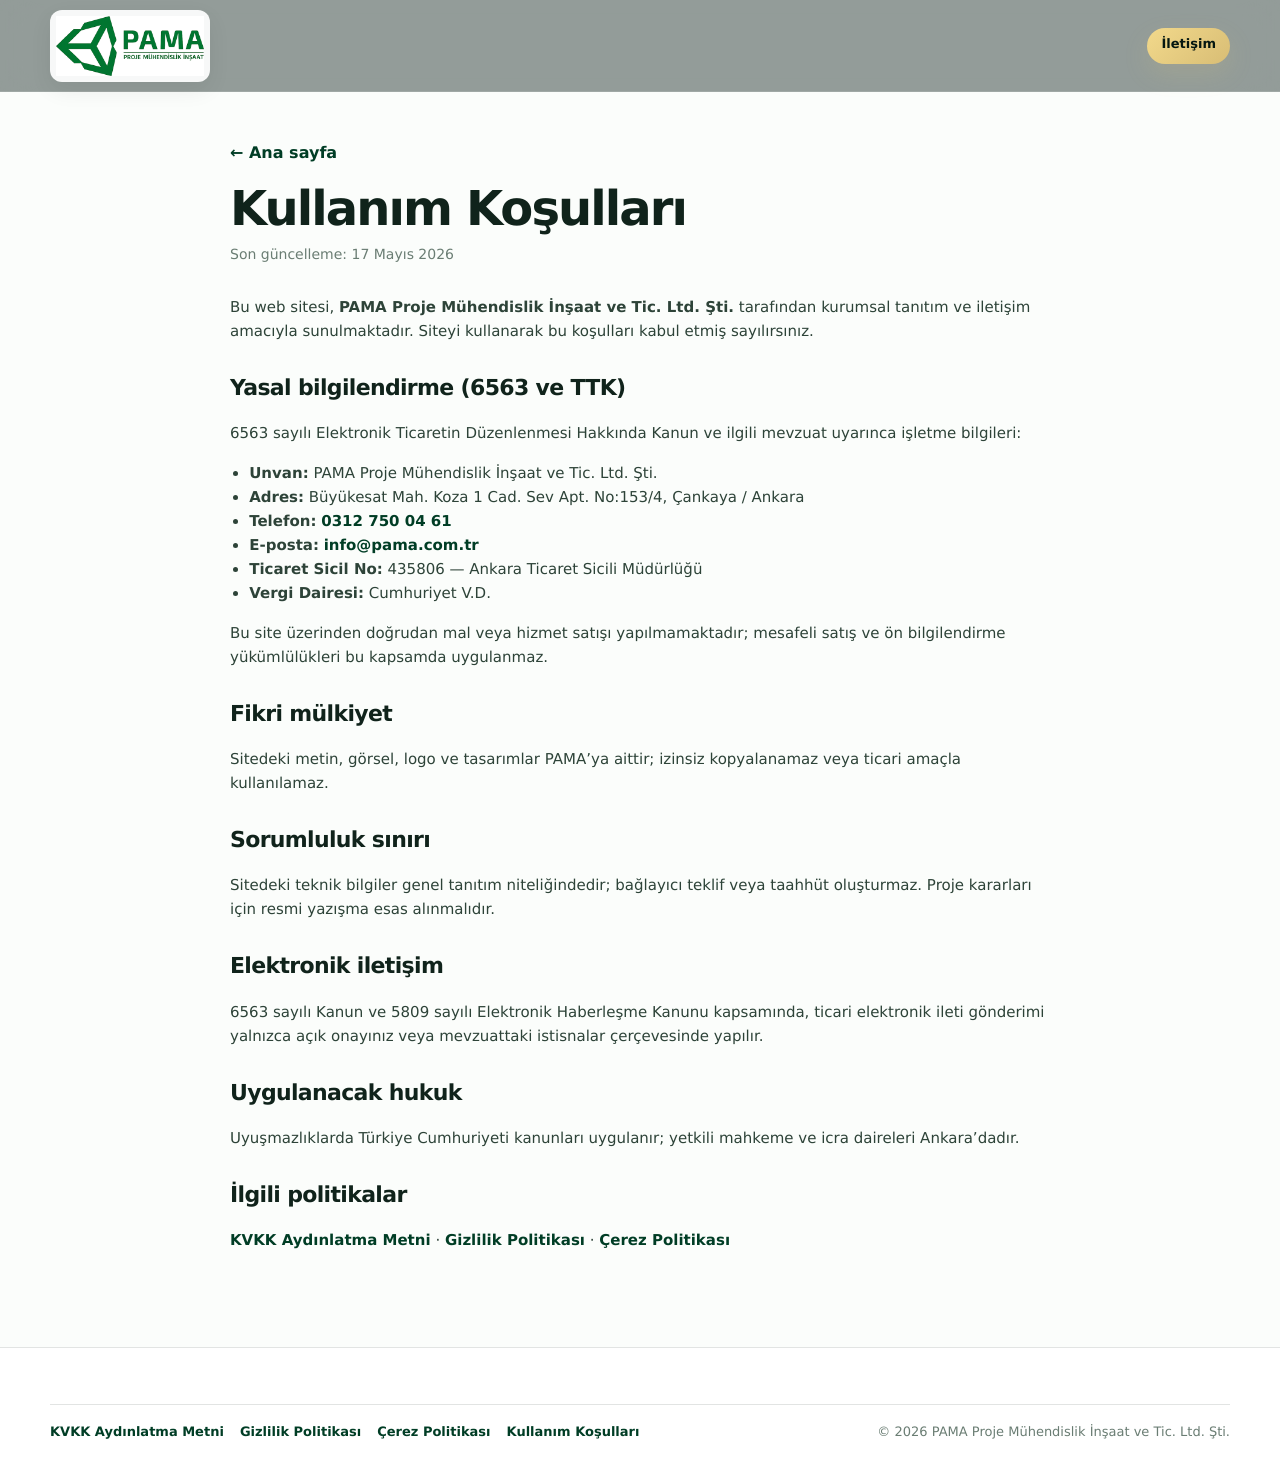
==== kullanim-kosullari.html @ 3613400e "Add files via upload" ====
<!doctype html>
<html lang="tr">
<head>
  <meta charset="utf-8" />
  <meta name="viewport" content="width=device-width, initial-scale=1" />
  <title>Kullanım Koşulları | PAMA Proje Mühendislik İnşaat</title>
  <meta name="description" content="PAMA web sitesi kullanım koşulları ve yasal bilgilendirme." />
  <meta name="robots" content="noindex, follow" />
  <link rel="icon" type="image/png" href="assets/images/favicon.png" />
  <link rel="stylesheet" href="assets/css/styles.css" />
</head>
<body>
  <header class="site-header is-scrolled">
    <div class="container header-inner">
      <a class="brand" href="index.html" aria-label="PAMA ana sayfa">
        <img src="assets/images/pama-logo.png" alt="PAMA Proje Mühendislik İnşaat" />
      </a>
      <a class="header-cta" href="index.html#iletisim">İletişim</a>
    </div>
  </header>

  <main class="legal-page">
    <div class="container">
      <a class="legal-back" href="index.html">← Ana sayfa</a>
      <h1>Kullanım Koşulları</h1>
      <p class="legal-updated">Son güncelleme: 17 Mayıs 2026</p>
      <div class="legal-content">
        <p>
          Bu web sitesi, <strong>PAMA Proje Mühendislik İnşaat ve Tic. Ltd. Şti.</strong> tarafından
          kurumsal tanıtım ve iletişim amacıyla sunulmaktadır. Siteyi kullanarak bu koşulları kabul etmiş sayılırsınız.
        </p>

        <h2>Yasal bilgilendirme (6563 ve TTK)</h2>
        <p>6563 sayılı Elektronik Ticaretin Düzenlenmesi Hakkında Kanun ve ilgili mevzuat uyarınca işletme bilgileri:</p>
        <ul>
          <li><strong>Unvan:</strong> PAMA Proje Mühendislik İnşaat ve Tic. Ltd. Şti.</li>
          <li><strong>Adres:</strong> Büyükesat Mah. Koza 1 Cad. Sev Apt. No:153/4, Çankaya / Ankara</li>
          <li><strong>Telefon:</strong> <a href="tel:+903127500461">0312 750 04 61</a></li>
          <li><strong>E-posta:</strong> <a href="mailto:info@pama.com.tr">info@pama.com.tr</a></li>
          <li><strong>Ticaret Sicil No:</strong> 435806 — Ankara Ticaret Sicili Müdürlüğü</li>
          <li><strong>Vergi Dairesi:</strong> Cumhuriyet V.D.</li>
        </ul>
        <p>Bu site üzerinden doğrudan mal veya hizmet satışı yapılmamaktadır; mesafeli satış ve ön bilgilendirme yükümlülükleri bu kapsamda uygulanmaz.</p>

        <h2>Fikri mülkiyet</h2>
        <p>Sitedeki metin, görsel, logo ve tasarımlar PAMA’ya aittir; izinsiz kopyalanamaz veya ticari amaçla kullanılamaz.</p>

        <h2>Sorumluluk sınırı</h2>
        <p>Sitedeki teknik bilgiler genel tanıtım niteliğindedir; bağlayıcı teklif veya taahhüt oluşturmaz. Proje kararları için resmi yazışma esas alınmalıdır.</p>

        <h2>Elektronik iletişim</h2>
        <p>6563 sayılı Kanun ve 5809 sayılı Elektronik Haberleşme Kanunu kapsamında, ticari elektronik ileti gönderimi yalnızca açık onayınız veya mevzuattaki istisnalar çerçevesinde yapılır.</p>

        <h2>Uygulanacak hukuk</h2>
        <p>Uyuşmazlıklarda Türkiye Cumhuriyeti kanunları uygulanır; yetkili mahkeme ve icra daireleri Ankara’dadır.</p>

        <h2>İlgili politikalar</h2>
        <p>
          <a href="kvkk-aydinlatma.html">KVKK Aydınlatma Metni</a> ·
          <a href="gizlilik-politikasi.html">Gizlilik Politikası</a> ·
          <a href="cerez-politikasi.html">Çerez Politikası</a>
        </p>
      </div>
    </div>
  </main>

  <footer class="site-footer">
    <div class="container footer-bottom">
      <nav class="footer-legal-links" aria-label="Yasal metinler">
        <a href="kvkk-aydinlatma.html">KVKK Aydınlatma Metni</a>
        <a href="gizlilik-politikasi.html">Gizlilik Politikası</a>
        <a href="cerez-politikasi.html">Çerez Politikası</a>
        <a href="kullanim-kosullari.html" aria-current="page">Kullanım Koşulları</a>
      </nav>
      <p class="footer-copy">© <span id="footerYear"></span> PAMA Proje Mühendislik İnşaat ve Tic. Ltd. Şti.</p>
    </div>
  </footer>

  <script src="assets/js/main.js" defer></script>
</body>
</html>
---- assets/css/styles.css ----
:root {
  --green-950: #041711;
  --green-900: #06261a;
  --green-850: #08311f;
  --green-800: #003d25;
  --green-700: #005f37;
  --green-600: #008a4a;
  --green-500: #13a65b;
  --green-300: #69d59b;
  --mint-100: #e8fff2;
  --mint-50: #f4fbf7;
  --gold: #d8bd75;
  --gold-dark: #9c7833;
  --ink: #10231b;
  --muted: #6a7d73;
  --line: rgba(16, 35, 27, .12);
  --white: #ffffff;
  --shadow-soft: 0 24px 80px rgba(1, 29, 17, .12);
  --shadow-dark: 0 28px 90px rgba(0, 0, 0, .28);
  --radius-xl: 34px;
  --radius-lg: 24px;
  --radius-md: 18px;
  --container: min(1180px, calc(100% - 44px));
  --brand-w: 148px;
  --brand-h: calc(var(--brand-w) * 200 / 490);
  --brand-pad: 6px;
  --brand-outer-w: calc(var(--brand-w) + var(--brand-pad) * 2);
  --brand-outer-h: calc(var(--brand-h) + var(--brand-pad) * 2);
  --nav-h: 36px;
  --cta-h: 36px;
  --header-pad-y: 10px;
  --header-h: calc(var(--brand-outer-h) + var(--header-pad-y) * 2);
}

* {
  box-sizing: border-box;
}

html {
  scroll-behavior: smooth;
}

body {
  margin: 0;
  font-family: Inter, ui-sans-serif, system-ui, -apple-system, BlinkMacSystemFont, "Segoe UI", sans-serif;
  color: var(--ink);
  background: #fbfdfb;
  line-height: 1.6;
  overflow-x: hidden;
  text-rendering: geometricPrecision;
}

body.nav-open {
  overflow: hidden;
}

img,
svg,
canvas {
  display: block;
  max-width: 100%;
}

a {
  color: inherit;
  text-decoration: none;
}

button,
input,
textarea,
select {
  font: inherit;
}

::selection {
  background: rgba(19, 166, 91, .22);
}

.container {
  width: var(--container);
  margin-inline: auto;
}

.section {
  position: relative;
  padding: 118px 0;
}

.section-dark {
  color: var(--white);
  background:
    radial-gradient(circle at 12% 8%, rgba(53, 184, 117, .26), transparent 34%),
    radial-gradient(circle at 88% 22%, rgba(216, 189, 117, .16), transparent 32%),
    linear-gradient(135deg, var(--green-950), var(--green-900) 52%, #07110d 100%);
}

.section-soft {
  background:
    linear-gradient(180deg, rgba(232, 255, 242, .72), rgba(255, 255, 255, .96)),
    radial-gradient(circle at 86% 16%, rgba(19, 166, 91, .14), transparent 28%);
}

.skip-link {
  position: fixed;
  left: 16px;
  top: -60px;
  z-index: 2000;
  padding: 12px 16px;
  color: var(--white);
  background: var(--green-700);
  border-radius: 999px;
  transition: top .2s ease;
}

.skip-link:focus {
  top: 16px;
}

.preloader {
  position: fixed;
  inset: 0;
  z-index: 3000;
  display: grid;
  place-items: center;
  gap: 18px;
  color: rgba(255, 255, 255, .74);
  background: var(--green-950);
  transition: opacity .55s ease, visibility .55s ease;
}

.preloader.is-hidden {
  opacity: 0;
  visibility: hidden;
}

.preloader__mark {
  width: 92px;
  aspect-ratio: 1;
  display: grid;
  place-items: center;
  border: 1px solid rgba(255, 255, 255, .15);
  border-radius: 28px;
  background: rgba(255, 255, 255, .04);
  box-shadow: 0 0 80px rgba(19, 166, 91, .35);
  animation: preloaderPulse 1.4s ease-in-out infinite;
}

.preloader__mark img {
  width: 68px;
  filter: drop-shadow(0 0 20px rgba(19, 166, 91, .36));
}

@keyframes preloaderPulse {
  0%, 100% { transform: scale(1); }
  50% { transform: scale(1.035); }
}

.site-header {
  position: fixed;
  inset: 0 0 auto 0;
  z-index: 1000;
  height: var(--header-h);
  display: flex;
  align-items: center;
  border-bottom: 1px solid rgba(255, 255, 255, .12);
  background: rgba(4, 23, 17, .42);
  backdrop-filter: blur(18px);
  transition: background .25s ease, box-shadow .25s ease, height .25s ease;
}

.site-header.is-scrolled {
  height: calc(var(--brand-outer-h) + var(--header-pad-y) * 2 - 4px);
  background: rgba(255, 255, 255, .86);
  border-bottom-color: rgba(0, 61, 37, .1);
  box-shadow: 0 18px 60px rgba(0, 35, 20, .11);
}

.header-inner {
  display: flex;
  align-items: center;
  justify-content: space-between;
  gap: 12px;
  min-height: 0;
}

.brand {
  display: block;
  flex-shrink: 0;
  width: var(--brand-outer-w);
  padding: var(--brand-pad);
  border-radius: 12px;
  line-height: 0;
  background: rgba(255, 255, 255, .92);
  box-shadow: 0 8px 22px rgba(0, 0, 0, .07);
}

.brand img {
  width: var(--brand-w);
  height: auto;
}

.site-header.is-scrolled .brand {
  background: rgba(255, 255, 255, .72);
  box-shadow: none;
}

.primary-nav {
  display: flex;
  align-items: center;
  flex-shrink: 1;
  min-width: 0;
  gap: 2px;
  height: var(--nav-h);
  padding: 0 4px;
  border: 1px solid rgba(255, 255, 255, .14);
  border-radius: 999px;
  background: rgba(255, 255, 255, .06);
}

.primary-nav a {
  position: relative;
  display: inline-flex;
  align-items: center;
  height: calc(var(--nav-h) - 4px);
  padding: 0 11px;
  border-radius: 999px;
  color: rgba(255, 255, 255, .78);
  font-size: 13px;
  font-weight: 700;
  letter-spacing: -.01em;
  white-space: nowrap;
  transition: color .22s ease, background .22s ease;
}

.site-header.is-scrolled .primary-nav {
  background: rgba(0, 95, 55, .05);
  border-color: rgba(0, 61, 37, .1);
}

.site-header.is-scrolled .primary-nav a {
  color: rgba(16, 35, 27, .72);
}

.primary-nav a:hover,
.primary-nav a.is-active {
  color: var(--white);
  background: rgba(255, 255, 255, .12);
}

.site-header.is-scrolled .primary-nav a:hover,
.site-header.is-scrolled .primary-nav a.is-active {
  color: var(--green-800);
  background: rgba(19, 166, 91, .1);
}

.header-cta {
  display: inline-flex;
  flex-shrink: 0;
  align-items: center;
  height: var(--cta-h);
  padding: 0 14px;
  color: var(--green-950);
  background: linear-gradient(135deg, #f2d98b, var(--gold));
  border-radius: 999px;
  font-size: 13px;
  font-weight: 900;
  box-shadow: 0 10px 24px rgba(216, 189, 117, .18);
  white-space: nowrap;
}

.nav-toggle {
  display: none;
  flex-shrink: 0;
  width: var(--cta-h);
  height: var(--cta-h);
  align-items: center;
  justify-content: center;
  flex-direction: column;
  gap: 4px;
  color: var(--white);
  border: 1px solid rgba(255, 255, 255, .18);
  border-radius: 12px;
  background: rgba(255, 255, 255, .08);
}

.nav-toggle span {
  width: 20px;
  height: 2px;
  background: currentColor;
  border-radius: 999px;
  transition: transform .2s ease, opacity .2s ease;
}

.nav-toggle[aria-expanded="true"] span:nth-child(1) { transform: translateY(6px) rotate(45deg); }
.nav-toggle[aria-expanded="true"] span:nth-child(2) { opacity: 0; }
.nav-toggle[aria-expanded="true"] span:nth-child(3) { transform: translateY(-6px) rotate(-45deg); }

.hero {
  min-height: 100svh;
  display: flex;
  align-items: center;
  padding-top: calc(var(--header-h) + 58px);
  overflow: hidden;
}

.hero::before {
  content: "";
  position: absolute;
  inset: 0;
  opacity: .24;
  background-image:
    linear-gradient(rgba(255,255,255,.06) 1px, transparent 1px),
    linear-gradient(90deg, rgba(255,255,255,.06) 1px, transparent 1px);
  background-size: 58px 58px;
  mask-image: radial-gradient(circle at 50% 35%, #000, transparent 74%);
}

.hero-canvas {
  position: absolute;
  inset: 0;
  width: 100%;
  height: 100%;
  opacity: .45;
}

.hero-orbit {
  position: absolute;
  border: 1px solid rgba(105, 213, 155, .22);
  border-radius: 50%;
  pointer-events: none;
}

.hero-orbit--one {
  width: 760px;
  height: 760px;
  right: -210px;
  top: 90px;
  animation: rotateSlow 24s linear infinite;
}

.hero-orbit--two {
  width: 460px;
  height: 460px;
  left: -180px;
  bottom: 10px;
  animation: rotateSlow 18s linear reverse infinite;
}

@keyframes rotateSlow {
  to { transform: rotate(360deg); }
}

.hero-grid {
  position: relative;
  z-index: 1;
  display: grid;
  grid-template-columns: minmax(0, 1fr) minmax(420px, .86fr);
  align-items: center;
  gap: 68px;
}

.eyebrow {
  display: inline-flex;
  align-items: center;
  gap: 10px;
  margin-bottom: 18px;
  color: var(--gold);
  font-size: 13px;
  font-weight: 900;
  letter-spacing: .17em;
  text-transform: uppercase;
}

.eyebrow::before {
  content: "";
  width: 34px;
  height: 1px;
  background: currentColor;
}

.eyebrow-dark {
  color: var(--green-700);
}

.hero h1,
.section-heading h2,
.about-copy h2,
.engineering-copy h2,
.projects-copy h2,
.contact-copy h2 {
  margin: 0;
  line-height: .96;
  letter-spacing: -.055em;
}

.hero h1 {
  max-width: 780px;
  font-size: clamp(54px, 7vw, 104px);
}

.hero p {
  max-width: 670px;
  margin: 28px 0 0;
  color: rgba(255, 255, 255, .72);
  font-size: clamp(17px, 1.45vw, 21px);
}

.hero-actions {
  display: flex;
  flex-wrap: wrap;
  gap: 14px;
  margin-top: 34px;
}

.btn {
  position: relative;
  display: inline-flex;
  align-items: center;
  justify-content: center;
  min-height: 54px;
  padding: 15px 22px;
  border: 0;
  border-radius: 999px;
  cursor: pointer;
  font-weight: 900;
  overflow: hidden;
  transition: transform .25s ease, box-shadow .25s ease, background .25s ease;
}

.btn::after {
  content: "";
  position: absolute;
  inset: -60% auto auto -20%;
  width: 70px;
  height: 180%;
  transform: rotate(18deg) translateX(-120px);
  background: rgba(255, 255, 255, .32);
  transition: transform .55s ease;
}

.btn:hover::after {
  transform: rotate(18deg) translateX(420px);
}

.btn:hover {
  transform: translateY(-2px);
}

.btn-primary {
  color: var(--green-950);
  background: linear-gradient(135deg, #f5dd91, var(--gold));
  box-shadow: 0 22px 48px rgba(216, 189, 117, .23);
}

.btn-ghost {
  color: var(--white);
  background: rgba(255, 255, 255, .08);
  border: 1px solid rgba(255, 255, 255, .16);
}

.hero-proof {
  display: grid;
  grid-template-columns: repeat(3, minmax(0, 1fr));
  gap: 12px;
  max-width: 670px;
  margin-top: 44px;
}

.hero-proof div {
  padding: 18px;
  border: 1px solid rgba(255, 255, 255, .12);
  border-radius: 22px;
  background: rgba(255, 255, 255, .06);
  backdrop-filter: blur(10px);
}

.hero-proof strong {
  display: block;
  color: var(--white);
  font-size: 28px;
  line-height: 1;
}

.hero-proof span {
  display: block;
  margin-top: 8px;
  color: rgba(255, 255, 255, .62);
  font-size: 13px;
}

.hero-visual {
  position: relative;
  min-height: 620px;
  perspective: 1200px;
}

.visual-shell {
  position: relative;
  height: 590px;
  padding: 20px;
  border: 1px solid rgba(255, 255, 255, .14);
  border-radius: 42px;
  background:
    linear-gradient(145deg, rgba(255, 255, 255, .14), rgba(255, 255, 255, .045)),
    radial-gradient(circle at 78% 12%, rgba(105, 213, 155, .18), transparent 36%);
  box-shadow: var(--shadow-dark);
  overflow: hidden;
  transform-style: preserve-3d;
}

.visual-shell::before {
  content: "";
  position: absolute;
  inset: 0;
  background: radial-gradient(circle at var(--mx, 50%) var(--my, 50%), rgba(255, 255, 255, .18), transparent 32%);
  opacity: .76;
  transition: opacity .25s ease;
}

.visual-head {
  position: relative;
  z-index: 1;
  display: flex;
  align-items: center;
  gap: 8px;
  color: rgba(255, 255, 255, .55);
  font-size: 12px;
  font-weight: 800;
  letter-spacing: .12em;
  text-transform: uppercase;
}

.visual-head span {
  width: 9px;
  height: 9px;
  border-radius: 50%;
  background: rgba(255, 255, 255, .28);
}

.visual-head span:first-child { background: var(--gold); }
.visual-head span:nth-child(2) { background: var(--green-300); }

.visual-head p {
  margin: 0 0 0 auto;
}

.blueprint-card {
  position: relative;
  z-index: 1;
  height: 430px;
  margin-top: 20px;
  border-radius: 30px;
  border: 1px solid rgba(105, 213, 155, .22);
  background:
    radial-gradient(circle at 50% 50%, rgba(8, 49, 31, .35), rgba(4, 23, 17, .9)),
    linear-gradient(135deg, rgba(255, 255, 255, .06), transparent);
  overflow: hidden;
}

.blueprint-card svg {
  width: 100%;
  height: 100%;
  filter: drop-shadow(0 0 22px rgba(105, 213, 155, .13));
}

.grid-lines path,
.machine-lines path,
.machine-lines circle,
.callouts path,
.callouts circle {
  fill: none;
  stroke: rgba(183, 255, 218, .62);
  stroke-width: 2;
}

.machine-lines path,
.machine-lines circle {
  stroke: rgba(255, 255, 255, .78);
  stroke-width: 3;
  stroke-dasharray: 760;
  stroke-dashoffset: 760;
  animation: drawLine 4.6s ease-in-out infinite alternate;
}

.callouts path,
.callouts circle {
  stroke: var(--gold);
  stroke-width: 2.2;
}

@keyframes drawLine {
  60%, 100% { stroke-dashoffset: 0; }
}

.scan-line {
  position: absolute;
  inset: 0;
  background: linear-gradient(180deg, transparent, rgba(105, 213, 155, .18), transparent);
  height: 160px;
  transform: translateY(-180px);
  animation: scan 4.8s ease-in-out infinite;
}

@keyframes scan {
  50%, 100% { transform: translateY(470px); }
}

.visual-metrics {
  position: relative;
  z-index: 1;
  display: grid;
  grid-template-columns: repeat(3, 1fr);
  gap: 12px;
  margin-top: 14px;
}

.visual-metrics div {
  padding: 14px;
  border: 1px solid rgba(255, 255, 255, .12);
  border-radius: 18px;
  background: rgba(255, 255, 255, .07);
}

.visual-metrics span {
  display: block;
  color: rgba(255, 255, 255, .52);
  font-size: 12px;
}

.visual-metrics strong {
  display: block;
  color: var(--white);
  margin-top: 3px;
}

.floating-photo {
  position: absolute;
  z-index: 2;
  display: block;
  overflow: hidden;
  border: 10px solid rgba(255, 255, 255, .84);
  border-radius: 26px;
  box-shadow: 0 28px 70px rgba(0, 0, 0, .28);
}

.floating-photo img {
  width: 100%;
  height: 100%;
  object-fit: cover;
}

.floating-photo--one {
  width: 220px;
  height: 172px;
  left: -38px;
  bottom: 84px;
  transform: rotate(-5deg);
}

.floating-photo--two {
  width: 230px;
  height: 158px;
  right: -36px;
  top: 72px;
  transform: rotate(6deg);
}

.brand-ribbon {
  display: flex;
  gap: 0;
  overflow: hidden;
  padding: 18px 0;
  color: var(--green-950);
  background: linear-gradient(90deg, var(--gold), #f7e5ad, var(--gold));
  border-block: 1px solid rgba(0, 61, 37, .12);
}

.ribbon-track {
  display: flex;
  flex: 0 0 auto;
  align-items: center;
  gap: 26px;
  min-width: 100%;
  animation: ribbon 34s linear infinite;
}

.ribbon-track span {
  position: relative;
  display: inline-flex;
  align-items: center;
  white-space: nowrap;
  font-weight: 950;
  letter-spacing: .02em;
}

.ribbon-track span::after {
  content: "";
  width: 8px;
  height: 8px;
  margin-left: 26px;
  border-radius: 50%;
  background: var(--green-700);
}

@keyframes ribbon {
  to { transform: translateX(-100%); }
}

.section-kicker {
  color: var(--green-700);
  font-size: 13px;
  font-weight: 950;
  letter-spacing: .2em;
  text-transform: uppercase;
}

.about-grid {
  display: grid;
  grid-template-columns: .35fr 1fr;
  gap: 44px 70px;
  align-items: start;
}

.about-copy h2,
.engineering-copy h2,
.projects-copy h2,
.contact-copy h2,
.section-heading h2 {
  font-size: clamp(42px, 5.2vw, 74px);
}

.about-copy p,
.engineering-copy p,
.projects-copy p,
.contact-copy p {
  max-width: 820px;
  margin: 26px 0 0;
  color: var(--muted);
  font-size: 19px;
}

.stat-grid {
  grid-column: 2;
  display: grid;
  grid-template-columns: repeat(3, 1fr);
  gap: 16px;
}

.stat-card {
  min-height: 172px;
  padding: 26px;
  border: 1px solid var(--line);
  border-radius: var(--radius-lg);
  background: rgba(255, 255, 255, .72);
  box-shadow: var(--shadow-soft);
}

.stat-card span {
  display: block;
  color: var(--green-700);
  font-size: 56px;
  line-height: 1;
  font-weight: 950;
  letter-spacing: -.06em;
}

.stat-card:nth-child(2) span::after {
  content: "%";
  font-size: .55em;
  margin-left: 2px;
}

.stat-card small {
  display: block;
  margin-top: 18px;
  color: var(--muted);
  font-weight: 800;
}

.section-heading {
  max-width: 920px;
  margin-bottom: 42px;
}

.service-grid {
  display: grid;
  grid-template-columns: repeat(4, minmax(0, 1fr));
  gap: 18px;
}

.service-card {
  position: relative;
  min-height: 430px;
  padding: 26px;
  border: 1px solid rgba(0, 95, 55, .12);
  border-radius: var(--radius-xl);
  background:
    radial-gradient(circle at var(--mx, 80%) var(--my, 20%), rgba(19, 166, 91, .16), transparent 32%),
    linear-gradient(180deg, rgba(255, 255, 255, .88), rgba(255, 255, 255, .64));
  box-shadow: var(--shadow-soft);
  overflow: hidden;
  transform-style: preserve-3d;
}

.service-card::after {
  content: "";
  position: absolute;
  inset: auto 22px 20px 22px;
  height: 2px;
  background: linear-gradient(90deg, var(--green-600), transparent);
  opacity: .75;
}

.service-no {
  display: inline-grid;
  place-items: center;
  width: 48px;
  height: 48px;
  color: var(--green-950);
  background: linear-gradient(135deg, var(--gold), #f5dd91);
  border-radius: 15px;
  font-weight: 950;
}

.service-card h3 {
  margin: 28px 0 14px;
  font-size: 24px;
  line-height: 1.08;
  letter-spacing: -.025em;
}

.service-card p {
  margin: 0;
  color: var(--muted);
}

.service-card ul {
  display: grid;
  gap: 10px;
  margin: 22px 0 0;
  padding: 0;
  list-style: none;
}

.service-card li {
  position: relative;
  padding-left: 22px;
  color: rgba(16, 35, 27, .78);
  font-size: 14px;
  font-weight: 700;
}

.service-card li::before {
  content: "";
  position: absolute;
  left: 0;
  top: .62em;
  width: 9px;
  height: 9px;
  border-radius: 50%;
  background: var(--green-600);
  box-shadow: 0 0 0 5px rgba(19, 166, 91, .1);
}

.engineering {
  overflow: hidden;
}

.engineering::after,
.projects::after,
.contact::after {
  content: "";
  position: absolute;
  inset: 0;
  opacity: .18;
  background-image: radial-gradient(rgba(255, 255, 255, .22) 1px, transparent 1px);
  background-size: 24px 24px;
  pointer-events: none;
}

.engineering-grid {
  position: relative;
  z-index: 1;
  display: grid;
  grid-template-columns: minmax(0, 1fr) minmax(360px, .72fr);
  align-items: center;
  gap: 70px;
}

.engineering-copy p,
.projects-copy p,
.contact-copy p {
  color: rgba(255, 255, 255, .72);
}

.engineering-checks {
  display: grid;
  grid-template-columns: repeat(2, minmax(0, 1fr));
  gap: 12px;
  margin-top: 30px;
}

.engineering-checks span {
  position: relative;
  padding: 15px 15px 15px 42px;
  border: 1px solid rgba(255, 255, 255, .12);
  border-radius: 16px;
  color: rgba(255, 255, 255, .82);
  background: rgba(255, 255, 255, .06);
  font-weight: 750;
}

.engineering-checks span::before {
  content: "✓";
  position: absolute;
  left: 15px;
  top: 15px;
  color: var(--gold);
}

.engineering-board {
  min-height: 520px;
  position: relative;
  overflow: hidden;
  border: 1px solid rgba(255, 255, 255, .13);
  border-radius: 42px;
  background:
    linear-gradient(145deg, rgba(255, 255, 255, .1), rgba(255, 255, 255, .035)),
    radial-gradient(circle at 30% 20%, rgba(105, 213, 155, .22), transparent 36%);
  box-shadow: var(--shadow-dark);
}

.board-grid {
  position: absolute;
  inset: 26px;
  border-radius: 34px;
  background-image:
    linear-gradient(rgba(255,255,255,.06) 1px, transparent 1px),
    linear-gradient(90deg, rgba(255,255,255,.06) 1px, transparent 1px);
  background-size: 34px 34px;
  border: 1px solid rgba(255, 255, 255, .09);
}

.board-node {
  position: absolute;
  width: 20px;
  height: 20px;
  border-radius: 50%;
  background: var(--gold);
  box-shadow: 0 0 0 12px rgba(216, 189, 117, .08), 0 0 42px rgba(216, 189, 117, .4);
}

.node-a { left: 18%; top: 22%; }
.node-b { right: 18%; top: 40%; background: var(--green-300); }
.node-c { left: 44%; bottom: 22%; }

.board-line {
  position: absolute;
  height: 2px;
  background: linear-gradient(90deg, transparent, rgba(255, 255, 255, .45), transparent);
  transform-origin: left center;
}

.line-a { left: 24%; top: 25%; width: 49%; transform: rotate(18deg); }
.line-b { left: 47%; top: 64%; width: 36%; transform: rotate(-32deg); }
.line-c { left: 22%; top: 27%; width: 34%; transform: rotate(62deg); }

.board-content {
  position: absolute;
  inset: auto 30px 30px;
  padding: 28px;
  border: 1px solid rgba(255, 255, 255, .13);
  border-radius: 28px;
  background: rgba(4, 23, 17, .58);
  backdrop-filter: blur(18px);
}

.board-content small {
  color: var(--gold);
  font-weight: 900;
  letter-spacing: .16em;
  text-transform: uppercase;
}

.board-content h3 {
  margin: 12px 0 10px;
  font-size: 34px;
  line-height: 1;
  letter-spacing: -.04em;
}

.board-content p {
  margin: 0;
  color: rgba(255, 255, 255, .68);
}

.capability-layout {
  display: grid;
  gap: 24px;
}

.capability-tabs {
  display: flex;
  flex-wrap: wrap;
  gap: 10px;
}

.cap-filter {
  padding: 12px 16px;
  color: var(--green-900);
  border: 1px solid rgba(0, 95, 55, .16);
  border-radius: 999px;
  background: var(--white);
  cursor: pointer;
  font-weight: 900;
  transition: background .22s ease, color .22s ease, transform .22s ease;
}

.cap-filter:hover,
.cap-filter.active {
  color: var(--white);
  background: var(--green-700);
  transform: translateY(-1px);
}

.capability-grid {
  display: grid;
  grid-template-columns: repeat(3, minmax(0, 1fr));
  gap: 18px;
}

.capability-card {
  overflow: hidden;
  border: 1px solid var(--line);
  border-radius: var(--radius-xl);
  background: var(--white);
  box-shadow: 0 18px 54px rgba(1, 29, 17, .08);
  transition: opacity .25s ease, transform .25s ease, filter .25s ease;
}

.capability-card.is-hidden {
  opacity: .08;
  transform: scale(.985);
  pointer-events: none;
  filter: grayscale(.5);
}

.capability-card picture {
  display: block;
  height: 230px;
  background: linear-gradient(135deg, rgba(19, 166, 91, .08), rgba(216, 189, 117, .08));
}

.capability-card img {
  width: 100%;
  height: 100%;
  object-fit: cover;
  object-position: center bottom;
  transition: transform .55s ease;
}

.capability-card:hover img {
  transform: scale(1.055);
}

.capability-card div {
  padding: 24px;
}

.capability-card h3 {
  margin: 0 0 10px;
  font-size: 22px;
  line-height: 1.08;
  letter-spacing: -.025em;
}

.capability-card p {
  margin: 0;
  color: var(--muted);
}

.process-line {
  display: grid;
  grid-template-columns: repeat(5, minmax(0, 1fr));
  gap: 14px;
}

.process-step {
  position: relative;
  min-height: 255px;
  padding: 24px;
  border: 1px solid rgba(0, 95, 55, .12);
  border-radius: var(--radius-lg);
  background: rgba(255, 255, 255, .78);
  box-shadow: 0 16px 48px rgba(1, 29, 17, .07);
}

.process-step::before {
  content: "";
  position: absolute;
  left: 24px;
  right: 24px;
  top: 74px;
  height: 1px;
  background: linear-gradient(90deg, var(--green-600), transparent);
}

.process-step span {
  display: inline-flex;
  color: var(--green-700);
  font-weight: 950;
  letter-spacing: -.03em;
}

.process-step h3 {
  margin: 42px 0 10px;
  font-size: 21px;
  line-height: 1.1;
}

.process-step p {
  margin: 0;
  color: var(--muted);
  font-size: 14px;
}

.projects {
  overflow: hidden;
}

.projects-grid {
  position: relative;
  z-index: 1;
  display: grid;
  grid-template-columns: .82fr 1.18fr;
  gap: 48px;
  align-items: center;
}

.projects-copy .btn {
  margin-top: 28px;
}

.project-table-wrap {
  overflow: hidden;
  border: 1px solid rgba(255, 255, 255, .14);
  border-radius: 32px;
  background: rgba(255, 255, 255, .08);
  box-shadow: var(--shadow-dark);
  backdrop-filter: blur(16px);
}

.project-table {
  width: 100%;
  border-collapse: collapse;
}

.project-table caption {
  padding: 20px 22px;
  color: var(--gold);
  text-align: left;
  font-weight: 950;
  letter-spacing: .08em;
  text-transform: uppercase;
}

.project-table th,
.project-table td {
  padding: 18px 20px;
  border-top: 1px solid rgba(255, 255, 255, .11);
  text-align: left;
}

.project-table th {
  color: rgba(255, 255, 255, .62);
  font-size: 12px;
  letter-spacing: .12em;
  text-transform: uppercase;
}

.project-table td {
  color: rgba(255, 255, 255, .82);
  font-size: 14px;
}

.project-table tr:hover td {
  background: rgba(255, 255, 255, .055);
}

.equipment-grid {
  display: grid;
  gap: 22px;
}

.equipment-panel {
  display: grid;
  grid-template-columns: minmax(0, 1fr) minmax(320px, .72fr);
  gap: 18px;
  padding: 18px;
  border: 1px solid var(--line);
  border-radius: 40px;
  background:
    linear-gradient(135deg, rgba(255, 255, 255, .9), rgba(255, 255, 255, .7)),
    radial-gradient(circle at 90% 10%, rgba(216, 189, 117, .25), transparent 36%);
  box-shadow: var(--shadow-soft);
}

.equipment-list {
  display: grid;
  grid-template-columns: repeat(2, minmax(0, 1fr));
  gap: 12px;
}

.equipment-list div {
  padding: 20px;
  border: 1px solid rgba(0, 95, 55, .1);
  border-radius: 24px;
  background: rgba(255, 255, 255, .72);
}

.equipment-list strong,
.equipment-list span {
  display: block;
}

.equipment-list strong {
  color: var(--green-900);
  line-height: 1.15;
}

.equipment-list span {
  margin-top: 8px;
  color: var(--muted);
  font-size: 14px;
}

.equipment-image {
  overflow: hidden;
  min-height: 390px;
  border-radius: 30px;
  background: var(--mint-50);
}

.equipment-image img {
  width: 100%;
  height: 100%;
  object-fit: cover;
  object-position: center;
}

.quality-grid {
  display: grid;
  grid-template-columns: repeat(3, minmax(0, 1fr));
  gap: 18px;
}

.quality-card {
  min-height: 250px;
  padding: 30px;
  border: 1px solid rgba(0, 95, 55, .12);
  border-radius: var(--radius-xl);
  background: rgba(255, 255, 255, .76);
  box-shadow: 0 18px 54px rgba(1, 29, 17, .08);
}

.quality-card span {
  display: inline-flex;
  color: var(--gold-dark);
  font-weight: 950;
}

.quality-card h3 {
  margin: 38px 0 12px;
  font-size: 26px;
  line-height: 1;
  letter-spacing: -.03em;
}

.quality-card p {
  margin: 0;
  color: var(--muted);
}

.contact {
  overflow: hidden;
}

.contact-grid {
  position: relative;
  z-index: 1;
  display: grid;
  grid-template-columns: minmax(0, .94fr) minmax(360px, .78fr);
  gap: 54px;
  align-items: start;
}

.contact-cards {
  display: grid;
  gap: 12px;
  margin-top: 32px;
}

.contact-cards a,
.contact-cards div {
  display: block;
  padding: 18px 20px;
  border: 1px solid rgba(255, 255, 255, .12);
  border-radius: 20px;
  background: rgba(255, 255, 255, .06);
}

.contact-cards small,
.contact-cards strong {
  display: block;
}

.contact-cards small {
  color: rgba(255, 255, 255, .52);
  font-weight: 800;
}

.contact-cards strong {
  margin-top: 4px;
  color: var(--white);
  font-size: 19px;
}

.contact-form {
  display: grid;
  gap: 16px;
  padding: 28px;
  border: 1px solid rgba(255, 255, 255, .14);
  border-radius: 34px;
  background: rgba(255, 255, 255, .08);
  box-shadow: var(--shadow-dark);
  backdrop-filter: blur(18px);
}

.contact-form label {
  display: grid;
  gap: 8px;
  color: rgba(255, 255, 255, .74);
  font-size: 13px;
  font-weight: 900;
}

.contact-form input,
.contact-form textarea,
.contact-form select {
  width: 100%;
  padding: 15px 16px;
  color: var(--white);
  border: 1px solid rgba(255, 255, 255, .13);
  border-radius: 16px;
  background: rgba(255, 255, 255, .08);
  outline: none;
  transition: border-color .2s ease, box-shadow .2s ease, background .2s ease;
}

.contact-form select option {
  color: var(--ink);
}

.contact-form input::placeholder,
.contact-form textarea::placeholder {
  color: rgba(255, 255, 255, .36);
}

.contact-form input:focus,
.contact-form textarea:focus,
.contact-form select:focus {
  border-color: rgba(216, 189, 117, .65);
  box-shadow: 0 0 0 4px rgba(216, 189, 117, .12);
  background: rgba(255, 255, 255, .1);
}

.form-note {
  min-height: 22px;
  margin: 0;
  color: var(--gold);
  font-weight: 800;
}

.site-footer {
  padding: 34px 0;
  border-top: 1px solid var(--line);
  background: #ffffff;
}

.footer-grid {
  display: grid;
  grid-template-columns: 240px minmax(0, 1fr) auto;
  gap: 28px;
  align-items: center;
}

.footer-brand img {
  width: 220px;
}

.site-footer p {
  margin: 0;
  color: var(--muted);
}

.footer-links {
  display: flex;
  gap: 14px;
  flex-wrap: wrap;
}

.footer-links a {
  color: var(--green-800);
  font-weight: 850;
}

.footer-legal {
  margin-top: 28px;
  padding-top: 28px;
  border-top: 1px solid var(--line);
}

.footer-legal__title {
  margin: 0 0 14px;
  color: var(--green-800);
  font-size: 14px;
  font-weight: 900;
  letter-spacing: .04em;
  text-transform: uppercase;
}

.footer-legal__list {
  display: grid;
  grid-template-columns: repeat(2, minmax(0, 1fr));
  gap: 10px 24px;
  margin: 0;
}

.footer-legal__list div {
  display: grid;
  gap: 2px;
}

.footer-legal__list dt {
  margin: 0;
  color: var(--muted);
  font-size: 12px;
  font-weight: 800;
  text-transform: uppercase;
  letter-spacing: .08em;
}

.footer-legal__list dd {
  margin: 0;
  color: var(--ink);
  font-size: 14px;
  font-weight: 650;
}

.footer-legal__list a {
  color: var(--green-800);
  font-weight: 800;
}

.footer-bottom {
  display: flex;
  flex-wrap: wrap;
  align-items: center;
  justify-content: space-between;
  gap: 14px 20px;
  margin-top: 22px;
  padding-top: 18px;
  border-top: 1px solid var(--line);
}

.footer-legal-links {
  display: flex;
  flex-wrap: wrap;
  gap: 10px 16px;
}

.footer-legal-links a {
  color: var(--green-800);
  font-size: 13px;
  font-weight: 800;
}

.footer-copy {
  margin: 0;
  color: var(--muted);
  font-size: 13px;
}

.form-consent {
  display: grid;
  grid-template-columns: auto 1fr;
  gap: 10px;
  align-items: start;
  margin-top: 4px;
  color: rgba(255, 255, 255, .68);
  font-size: 13px;
  line-height: 1.5;
}

.form-consent input {
  margin-top: 3px;
  accent-color: var(--gold);
}

.form-consent a {
  color: var(--gold);
  font-weight: 800;
}

.cookie-banner {
  position: fixed;
  left: 16px;
  right: 16px;
  bottom: 16px;
  z-index: 2500;
  display: none;
  max-width: 720px;
  margin-inline: auto;
}

.cookie-banner.is-visible {
  display: block;
}

.cookie-banner__inner {
  display: flex;
  flex-wrap: wrap;
  align-items: center;
  justify-content: space-between;
  gap: 14px 18px;
  padding: 16px 18px;
  border: 1px solid rgba(0, 61, 37, .12);
  border-radius: 20px;
  background: rgba(255, 255, 255, .96);
  box-shadow: var(--shadow-soft);
}

.cookie-banner__inner p {
  margin: 0;
  flex: 1 1 260px;
  color: var(--ink);
  font-size: 14px;
}

.cookie-banner__inner a {
  color: var(--green-800);
  font-weight: 800;
}

.cookie-banner__actions {
  display: flex;
  flex-wrap: wrap;
  gap: 8px;
}

.legal-page {
  padding: calc(var(--header-h) + 48px) 0 80px;
}

.legal-page .container {
  max-width: 820px;
}

.legal-page h1 {
  margin: 0 0 10px;
  font-size: clamp(34px, 5vw, 48px);
  letter-spacing: -.04em;
  line-height: 1.05;
}

.legal-page .legal-updated {
  margin: 0 0 28px;
  color: var(--muted);
  font-size: 14px;
}

.legal-content h2 {
  margin: 28px 0 10px;
  font-size: 22px;
  letter-spacing: -.03em;
}

.legal-content p,
.legal-content li {
  color: #2d4338;
  font-size: 15px;
}

.legal-content ul {
  padding-left: 1.2rem;
}

.legal-content a {
  color: var(--green-800);
  font-weight: 800;
}

.legal-back {
  display: inline-flex;
  margin-bottom: 18px;
  color: var(--green-800);
  font-weight: 850;
}

.back-to-top {
  position: fixed;
  right: 20px;
  bottom: 20px;
  z-index: 900;
  width: 48px;
  height: 48px;
  color: var(--green-950);
  border: 0;
  border-radius: 50%;
  background: var(--gold);
  box-shadow: 0 18px 44px rgba(0, 0, 0, .16);
  cursor: pointer;
  opacity: 0;
  visibility: hidden;
  transform: translateY(12px);
  transition: opacity .25s ease, visibility .25s ease, transform .25s ease;
}

.back-to-top.is-visible {
  opacity: 1;
  visibility: visible;
  transform: translateY(0);
}

.reveal {
  opacity: 0;
  transform: translateY(28px);
  transition: opacity .75s ease, transform .75s ease;
}

.reveal.is-visible {
  opacity: 1;
  transform: translateY(0);
}

.reveal-delay-1 { transition-delay: .12s; }
.reveal-delay-2 { transition-delay: .2s; }
.reveal-delay-3 { transition-delay: .28s; }
.reveal-delay-4 { transition-delay: .36s; }

@media (max-width: 1120px) {
  .service-grid,
  .capability-grid {
    grid-template-columns: repeat(2, minmax(0, 1fr));
  }

  .process-line {
    grid-template-columns: repeat(3, minmax(0, 1fr));
  }

  .hero-grid,
  .engineering-grid,
  .projects-grid,
  .contact-grid,
  .equipment-panel {
    grid-template-columns: 1fr;
  }

  .hero-visual {
    min-height: 560px;
  }

  .floating-photo--one { left: 18px; }
  .floating-photo--two { right: 18px; }
}

@media (max-width: 1080px) {
  .primary-nav a {
    padding: 0 9px;
    font-size: 12.5px;
  }
}

@media (max-width: 920px) {
  :root {
    --brand-w: 124px;
    --brand-pad: 5px;
    --nav-h: 34px;
    --cta-h: 34px;
    --header-pad-y: 8px;
  }

  .nav-toggle {
    display: inline-flex;
    margin-left: auto;
  }

  .header-inner {
    gap: 8px;
  }

  .site-header.is-scrolled .nav-toggle {
    color: var(--green-950);
    border-color: rgba(0, 61, 37, .12);
    background: rgba(0, 95, 55, .05);
  }

  .primary-nav {
    position: fixed;
    left: 16px;
    right: 16px;
    top: var(--header-h);
    height: auto;
    display: grid;
    gap: 6px;
    padding: 14px;
    border-radius: 20px;
    background: rgba(4, 23, 17, .94);
    box-shadow: 0 28px 80px rgba(0, 0, 0, .32);
    transform: translateY(-16px);
    opacity: 0;
    visibility: hidden;
    transition: opacity .2s ease, visibility .2s ease, transform .2s ease;
  }

  .primary-nav.is-open {
    opacity: 1;
    visibility: visible;
    transform: translateY(0);
  }

  .primary-nav a,
  .site-header.is-scrolled .primary-nav a {
    height: auto;
    padding: 12px 14px;
    color: rgba(255, 255, 255, .82);
  }

  .header-cta {
    display: inline-flex;
    height: var(--cta-h);
    padding: 0 12px;
    font-size: 12px;
  }

  .about-grid,
  .stat-grid {
    grid-template-columns: 1fr;
  }

  .stat-grid {
    grid-column: auto;
  }

  .quality-grid,
  .equipment-list {
    grid-template-columns: 1fr;
  }

  .footer-grid {
    grid-template-columns: 1fr;
  }

  .footer-legal__list {
    grid-template-columns: 1fr;
  }

  .footer-bottom {
    flex-direction: column;
    align-items: flex-start;
  }
}

@media (max-width: 720px) {
  :root {
    --brand-w: 108px;
    --brand-pad: 4px;
    --cta-h: 32px;
    --header-pad-y: 7px;
  }

  .container {
    width: min(100% - 30px, 1180px);
  }

  .section {
    padding: 82px 0;
  }

  .hero {
    padding-top: calc(var(--header-h) + 34px);
  }

  .brand {
    width: var(--brand-outer-w);
    border-radius: 10px;
  }

  .header-cta {
    padding: 0 10px;
    font-size: 11.5px;
  }

  .hero h1 {
    font-size: clamp(43px, 14vw, 68px);
  }

  .hero-proof,
  .engineering-checks,
  .service-grid,
  .capability-grid,
  .process-line {
    grid-template-columns: 1fr;
  }

  .hero-visual {
    min-height: 420px;
  }

  .visual-shell {
    height: 430px;
    border-radius: 30px;
  }

  .blueprint-card {
    height: 292px;
  }

  .visual-metrics {
    grid-template-columns: 1fr;
  }

  .floating-photo {
    display: none;
  }

  .about-copy h2,
  .engineering-copy h2,
  .projects-copy h2,
  .contact-copy h2,
  .section-heading h2 {
    font-size: clamp(36px, 10vw, 52px);
  }

  .project-table-wrap {
    overflow-x: auto;
  }

  .project-table {
    min-width: 720px;
  }

  .contact-form {
    padding: 20px;
  }
}

@media (prefers-reduced-motion: reduce) {
  *, *::before, *::after {
    animation-duration: .01ms !important;
    animation-iteration-count: 1 !important;
    scroll-behavior: auto !important;
    transition-duration: .01ms !important;
  }
}
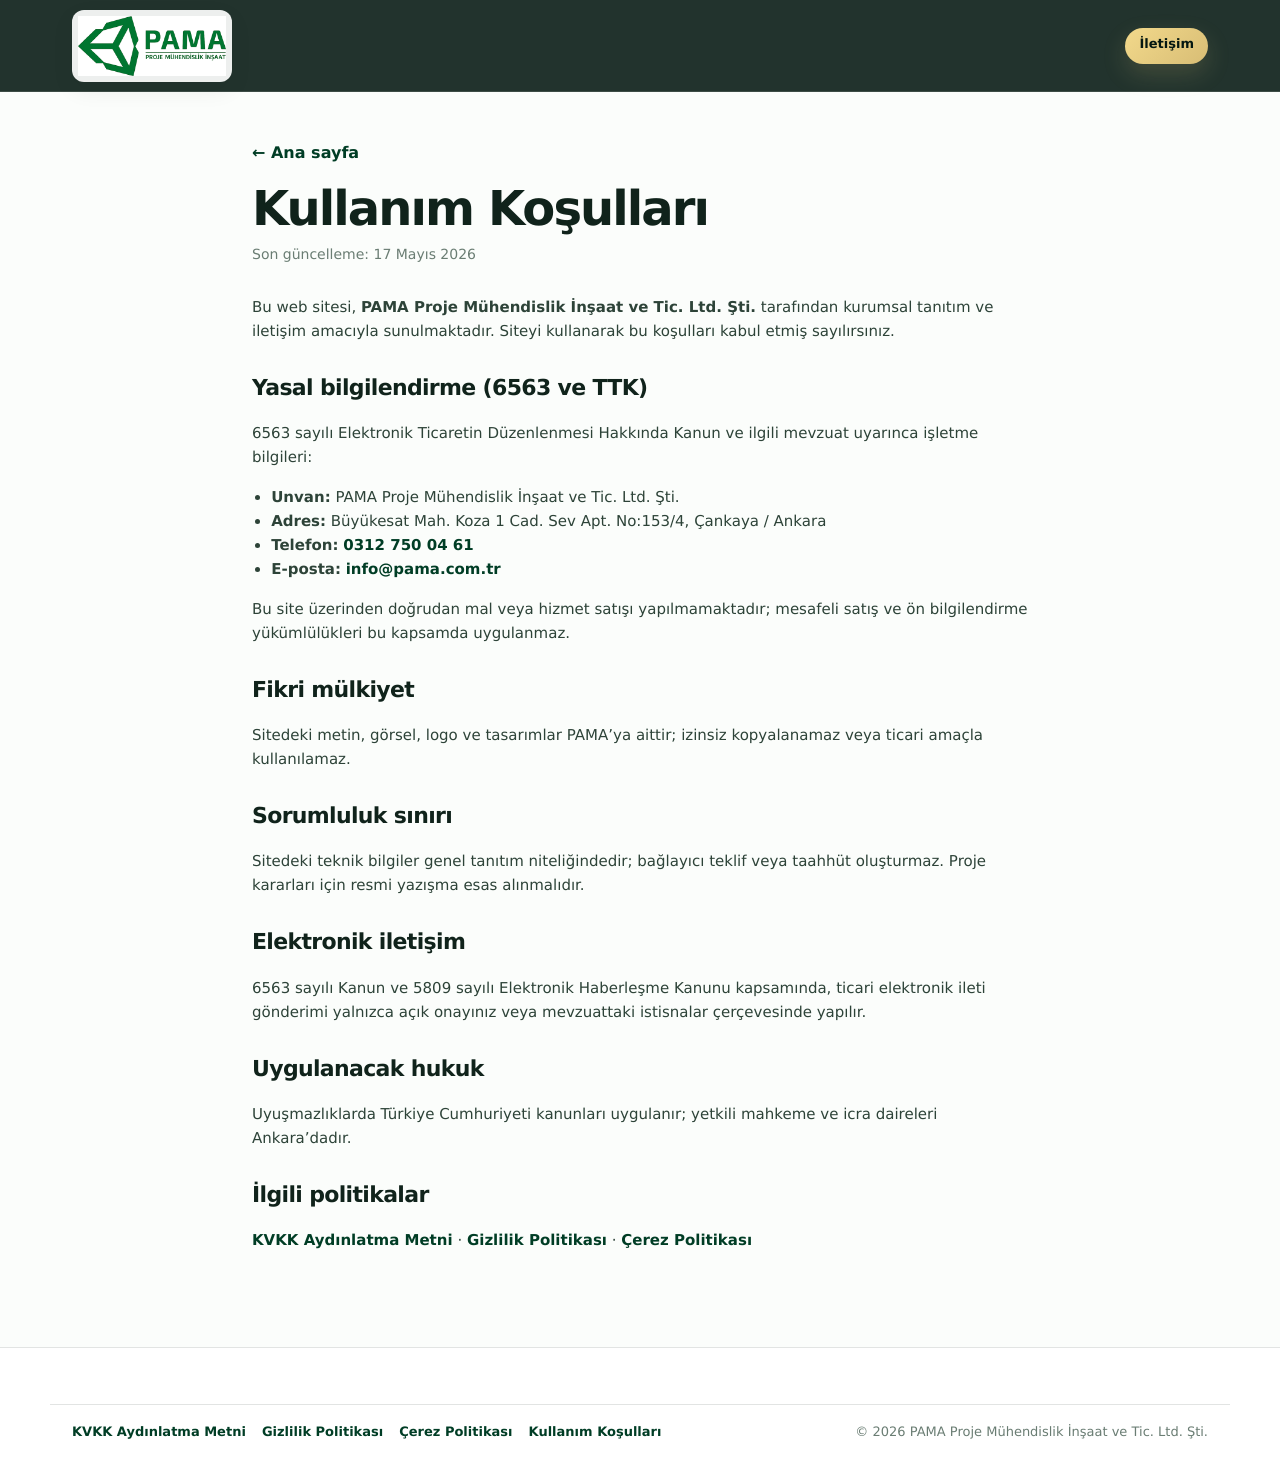
==== commit 56692f9b: "Add files via upload" ====
--- a/kullanim-kosullari.html
+++ b/kullanim-kosullari.html
@@ -37,8 +37,6 @@
           <li><strong>Adres:</strong> Büyükesat Mah. Koza 1 Cad. Sev Apt. No:153/4, Çankaya / Ankara</li>
           <li><strong>Telefon:</strong> <a href="tel:+903127500461">0312 750 04 61</a></li>
           <li><strong>E-posta:</strong> <a href="mailto:info@pama.com.tr">info@pama.com.tr</a></li>
-          <li><strong>Ticaret Sicil No:</strong> 435806 — Ankara Ticaret Sicili Müdürlüğü</li>
-          <li><strong>Vergi Dairesi:</strong> Cumhuriyet V.D.</li>
         </ul>
         <p>Bu site üzerinden doğrudan mal veya hizmet satışı yapılmamaktadır; mesafeli satış ve ön bilgilendirme yükümlülükleri bu kapsamda uygulanmaz.</p>
 
--- a/assets/css/styles.css
+++ b/assets/css/styles.css
@@ -20,7 +20,8 @@
   --radius-xl: 34px;
   --radius-lg: 24px;
   --radius-md: 18px;
-  --container: min(1180px, calc(100% - 44px));
+  --container-max: 1180px;
+  --container-pad: clamp(16px, 4.5vw, 22px);
   --brand-w: 148px;
   --brand-h: calc(var(--brand-w) * 200 / 490);
   --brand-pad: 6px;
@@ -37,21 +38,40 @@
 }
 
 html {
+  width: 100%;
+  overflow-x: clip;
   scroll-behavior: smooth;
 }
 
 body {
+  width: 100%;
+  min-width: 0;
   margin: 0;
   font-family: Inter, ui-sans-serif, system-ui, -apple-system, BlinkMacSystemFont, "Segoe UI", sans-serif;
   color: var(--ink);
   background: #fbfdfb;
   line-height: 1.6;
-  overflow-x: hidden;
+  overflow-x: clip;
   text-rendering: geometricPrecision;
+}
+
+main {
+  width: 100%;
+  max-width: 100%;
+  overflow-x: clip;
 }
 
 body.nav-open {
   overflow: hidden;
+}
+
+body.nav-open::before {
+  content: "";
+  position: fixed;
+  inset: 0;
+  z-index: 999;
+  background: rgba(4, 23, 17, .42);
+  backdrop-filter: blur(4px);
 }
 
 img,
@@ -78,8 +98,10 @@
 }
 
 .container {
-  width: var(--container);
+  width: 100%;
+  max-width: var(--container-max);
   margin-inline: auto;
+  padding-inline: var(--container-pad);
 }
 
 .section {
@@ -159,20 +181,21 @@
 .site-header {
   position: fixed;
   inset: 0 0 auto 0;
-  z-index: 1000;
+  z-index: 1002;
+  width: 100%;
   height: var(--header-h);
   display: flex;
   align-items: center;
   border-bottom: 1px solid rgba(255, 255, 255, .12);
-  background: rgba(4, 23, 17, .42);
+  background: rgba(4, 23, 17, .88);
   backdrop-filter: blur(18px);
   transition: background .25s ease, box-shadow .25s ease, height .25s ease;
 }
 
 .site-header.is-scrolled {
   height: calc(var(--brand-outer-h) + var(--header-pad-y) * 2 - 4px);
-  background: rgba(255, 255, 255, .86);
-  border-bottom-color: rgba(0, 61, 37, .1);
+  background: rgba(255, 255, 255, .98);
+  border-bottom-color: rgba(0, 61, 37, .12);
   box-shadow: 0 18px 60px rgba(0, 35, 20, .11);
 }
 
@@ -234,12 +257,13 @@
 }
 
 .site-header.is-scrolled .primary-nav {
-  background: rgba(0, 95, 55, .05);
-  border-color: rgba(0, 61, 37, .1);
+  background: rgba(255, 255, 255, .96);
+  border-color: rgba(0, 61, 37, .14);
+  box-shadow: 0 8px 28px rgba(0, 35, 20, .08);
 }
 
 .site-header.is-scrolled .primary-nav a {
-  color: rgba(16, 35, 27, .72);
+  color: rgba(16, 35, 27, .84);
 }
 
 .primary-nav a:hover,
@@ -297,11 +321,18 @@
 .nav-toggle[aria-expanded="true"] span:nth-child(3) { transform: translateY(-6px) rotate(-45deg); }
 
 .hero {
+  position: relative;
+  width: 100%;
+  max-width: 100%;
   min-height: 100svh;
-  display: flex;
-  align-items: center;
   padding-top: calc(var(--header-h) + 58px);
+  padding-bottom: 48px;
   overflow: hidden;
+}
+
+.hero > .container {
+  position: relative;
+  z-index: 1;
 }
 
 .hero::before {
@@ -332,17 +363,17 @@
 }
 
 .hero-orbit--one {
-  width: 760px;
-  height: 760px;
-  right: -210px;
+  width: min(760px, 140vw);
+  height: min(760px, 140vw);
+  right: max(-42vw, -210px);
   top: 90px;
   animation: rotateSlow 24s linear infinite;
 }
 
 .hero-orbit--two {
-  width: 460px;
-  height: 460px;
-  left: -180px;
+  width: min(460px, 100vw);
+  height: min(460px, 100vw);
+  left: max(-38vw, -180px);
   bottom: 10px;
   animation: rotateSlow 18s linear reverse infinite;
 }
@@ -352,12 +383,12 @@
 }
 
 .hero-grid {
-  position: relative;
-  z-index: 1;
-  display: grid;
-  grid-template-columns: minmax(0, 1fr) minmax(420px, .86fr);
+  display: grid;
+  grid-template-columns: 1fr;
   align-items: center;
-  gap: 68px;
+  gap: 40px;
+  width: 100%;
+  min-width: 0;
 }
 
 .eyebrow {
@@ -411,6 +442,8 @@
   flex-wrap: wrap;
   gap: 14px;
   margin-top: 34px;
+  width: 100%;
+  min-width: 0;
 }
 
 .btn {
@@ -463,8 +496,10 @@
   display: grid;
   grid-template-columns: repeat(3, minmax(0, 1fr));
   gap: 12px;
+  width: 100%;
   max-width: 670px;
   margin-top: 44px;
+  min-width: 0;
 }
 
 .hero-proof div {
@@ -491,7 +526,9 @@
 
 .hero-visual {
   position: relative;
-  min-height: 620px;
+  width: 100%;
+  min-width: 0;
+  min-height: 0;
   perspective: 1200px;
 }
 
@@ -617,9 +654,10 @@
 
 .visual-metrics div {
   padding: 14px;
-  border: 1px solid rgba(255, 255, 255, .12);
+  border: 1px solid rgba(255, 255, 255, .16);
   border-radius: 18px;
-  background: rgba(255, 255, 255, .07);
+  background: rgba(4, 23, 17, .58);
+  backdrop-filter: blur(10px);
 }
 
 .visual-metrics span {
@@ -995,35 +1033,6 @@
   color: rgba(255, 255, 255, .68);
 }
 
-.capability-layout {
-  display: grid;
-  gap: 24px;
-}
-
-.capability-tabs {
-  display: flex;
-  flex-wrap: wrap;
-  gap: 10px;
-}
-
-.cap-filter {
-  padding: 12px 16px;
-  color: var(--green-900);
-  border: 1px solid rgba(0, 95, 55, .16);
-  border-radius: 999px;
-  background: var(--white);
-  cursor: pointer;
-  font-weight: 900;
-  transition: background .22s ease, color .22s ease, transform .22s ease;
-}
-
-.cap-filter:hover,
-.cap-filter.active {
-  color: var(--white);
-  background: var(--green-700);
-  transform: translateY(-1px);
-}
-
 .capability-grid {
   display: grid;
   grid-template-columns: repeat(3, minmax(0, 1fr));
@@ -1037,13 +1046,6 @@
   background: var(--white);
   box-shadow: 0 18px 54px rgba(1, 29, 17, .08);
   transition: opacity .25s ease, transform .25s ease, filter .25s ease;
-}
-
-.capability-card.is-hidden {
-  opacity: .08;
-  transform: scale(.985);
-  pointer-events: none;
-  filter: grayscale(.5);
 }
 
 .capability-card picture {
@@ -1143,7 +1145,11 @@
 }
 
 .project-table-wrap {
-  overflow: hidden;
+  width: 100%;
+  max-width: 100%;
+  min-width: 0;
+  overflow-x: auto;
+  -webkit-overflow-scrolling: touch;
   border: 1px solid rgba(255, 255, 255, .14);
   border-radius: 32px;
   background: rgba(255, 255, 255, .08);
@@ -1649,6 +1655,17 @@
 .reveal-delay-3 { transition-delay: .28s; }
 .reveal-delay-4 { transition-delay: .36s; }
 
+@media (min-width: 1121px) {
+  .hero-grid {
+    grid-template-columns: minmax(0, 1fr) minmax(420px, .86fr);
+    gap: 68px;
+  }
+
+  .hero-visual {
+    min-height: 620px;
+  }
+}
+
 @media (max-width: 1120px) {
   .service-grid,
   .capability-grid {
@@ -1659,7 +1676,6 @@
     grid-template-columns: repeat(3, minmax(0, 1fr));
   }
 
-  .hero-grid,
   .engineering-grid,
   .projects-grid,
   .contact-grid,
@@ -1668,17 +1684,128 @@
   }
 
   .hero-visual {
-    min-height: 560px;
-  }
-
-  .floating-photo--one { left: 18px; }
-  .floating-photo--two { right: 18px; }
+    max-width: 680px;
+    margin: 28px auto 0;
+    display: grid;
+    grid-template-columns: repeat(2, minmax(0, 1fr));
+    gap: 14px;
+  }
+
+  .visual-shell {
+    grid-column: 1 / -1;
+    height: auto;
+    min-height: 500px;
+  }
+
+  .blueprint-card {
+    height: min(380px, 52vw);
+    min-height: 280px;
+  }
+
+  .floating-photo {
+    position: static;
+    width: 100%;
+    height: auto;
+    transform: none;
+    border-width: 6px;
+    border-radius: 20px;
+  }
+
+  .floating-photo img {
+    aspect-ratio: 4 / 3;
+    min-height: 120px;
+  }
 }
 
 @media (max-width: 1080px) {
   .primary-nav a {
     padding: 0 9px;
     font-size: 12.5px;
+  }
+}
+
+@media (max-width: 1024px) {
+  .nav-toggle {
+    display: inline-flex;
+    margin-left: auto;
+  }
+
+  .header-inner {
+    gap: 8px;
+  }
+
+  .site-header.is-scrolled .nav-toggle {
+    color: var(--green-950);
+    border-color: rgba(0, 61, 37, .12);
+    background: rgba(0, 95, 55, .05);
+  }
+
+  .primary-nav {
+    position: fixed;
+    left: 16px;
+    right: 16px;
+    top: var(--header-h);
+    z-index: 1001;
+    height: auto;
+    display: grid;
+    gap: 6px;
+    padding: 14px;
+    border-radius: 20px;
+    background: rgba(4, 23, 17, .97);
+    box-shadow: 0 28px 80px rgba(0, 0, 0, .32);
+    transform: translateY(-16px);
+    opacity: 0;
+    visibility: hidden;
+    transition: opacity .2s ease, visibility .2s ease, transform .2s ease;
+  }
+
+  .primary-nav.is-open {
+    opacity: 1;
+    visibility: visible;
+    transform: translateY(0);
+  }
+
+  .primary-nav a,
+  .site-header.is-scrolled .primary-nav a {
+    height: auto;
+    padding: 12px 14px;
+    color: rgba(255, 255, 255, .9);
+    border-radius: 12px;
+  }
+
+  .site-header.is-scrolled .primary-nav.is-open {
+    background: #fff;
+    border-color: rgba(0, 61, 37, .12);
+    box-shadow: 0 24px 70px rgba(0, 35, 20, .16);
+  }
+
+  .site-header.is-scrolled .primary-nav.is-open a {
+    color: rgba(16, 35, 27, .88);
+  }
+
+  .site-header.is-scrolled .primary-nav.is-open a:hover,
+  .site-header.is-scrolled .primary-nav.is-open a.is-active {
+    color: var(--green-800);
+    background: rgba(19, 166, 91, .1);
+  }
+
+  .primary-nav a:hover,
+  .primary-nav a.is-active {
+    color: var(--white);
+    background: rgba(255, 255, 255, .1);
+  }
+
+  .site-header:not(.is-scrolled) .primary-nav.is-open a:hover,
+  .site-header:not(.is-scrolled) .primary-nav.is-open a.is-active {
+    color: var(--white);
+    background: rgba(255, 255, 255, .1);
+  }
+
+  .header-cta {
+    display: inline-flex;
+    height: var(--cta-h);
+    padding: 0 12px;
+    font-size: 12px;
   }
 }
 
@@ -1691,59 +1818,6 @@
     --header-pad-y: 8px;
   }
 
-  .nav-toggle {
-    display: inline-flex;
-    margin-left: auto;
-  }
-
-  .header-inner {
-    gap: 8px;
-  }
-
-  .site-header.is-scrolled .nav-toggle {
-    color: var(--green-950);
-    border-color: rgba(0, 61, 37, .12);
-    background: rgba(0, 95, 55, .05);
-  }
-
-  .primary-nav {
-    position: fixed;
-    left: 16px;
-    right: 16px;
-    top: var(--header-h);
-    height: auto;
-    display: grid;
-    gap: 6px;
-    padding: 14px;
-    border-radius: 20px;
-    background: rgba(4, 23, 17, .94);
-    box-shadow: 0 28px 80px rgba(0, 0, 0, .32);
-    transform: translateY(-16px);
-    opacity: 0;
-    visibility: hidden;
-    transition: opacity .2s ease, visibility .2s ease, transform .2s ease;
-  }
-
-  .primary-nav.is-open {
-    opacity: 1;
-    visibility: visible;
-    transform: translateY(0);
-  }
-
-  .primary-nav a,
-  .site-header.is-scrolled .primary-nav a {
-    height: auto;
-    padding: 12px 14px;
-    color: rgba(255, 255, 255, .82);
-  }
-
-  .header-cta {
-    display: inline-flex;
-    height: var(--cta-h);
-    padding: 0 12px;
-    font-size: 12px;
-  }
-
   .about-grid,
   .stat-grid {
     grid-template-columns: 1fr;
@@ -1778,10 +1852,7 @@
     --brand-pad: 4px;
     --cta-h: 32px;
     --header-pad-y: 7px;
-  }
-
-  .container {
-    width: min(100% - 30px, 1180px);
+    --container-pad: 15px;
   }
 
   .section {
@@ -1803,7 +1874,32 @@
   }
 
   .hero h1 {
-    font-size: clamp(43px, 14vw, 68px);
+    font-size: clamp(36px, 11vw, 68px);
+    overflow-wrap: anywhere;
+  }
+
+  .hero-copy,
+  .hero-actions {
+    min-width: 0;
+    width: 100%;
+  }
+
+  .hero-actions .btn {
+    flex: 1 1 auto;
+    min-width: 0;
+  }
+
+  .hero-orbit--two {
+    display: none;
+  }
+
+  .hero-orbit--one {
+    width: min(360px, 95vw);
+    height: min(360px, 95vw);
+    right: -28%;
+    top: auto;
+    bottom: -8%;
+    opacity: .45;
   }
 
   .hero-proof,
@@ -1815,24 +1911,60 @@
   }
 
   .hero-visual {
-    min-height: 420px;
+    margin-top: 20px;
+    gap: 12px;
   }
 
   .visual-shell {
-    height: 430px;
-    border-radius: 30px;
+    min-height: 0;
+    padding: 16px;
+    border-radius: 28px;
+  }
+
+  .visual-head {
+    flex-wrap: wrap;
+    row-gap: 6px;
+  }
+
+  .visual-head p {
+    margin-left: 0;
+    width: 100%;
+    font-size: 10px;
+    letter-spacing: .08em;
   }
 
   .blueprint-card {
-    height: 292px;
+    height: min(260px, 58vw);
+    min-height: 220px;
+    margin-top: 14px;
+    border-radius: 22px;
   }
 
   .visual-metrics {
     grid-template-columns: 1fr;
+    gap: 8px;
+    margin-top: 10px;
+  }
+
+  .visual-metrics div {
+    display: flex;
+    align-items: center;
+    justify-content: space-between;
+    gap: 12px;
+    padding: 12px 14px;
+  }
+
+  .visual-metrics strong {
+    margin-top: 0;
   }
 
   .floating-photo {
-    display: none;
+    border-width: 5px;
+    border-radius: 18px;
+  }
+
+  .floating-photo img {
+    min-height: 96px;
   }
 
   .about-copy h2,
@@ -1843,16 +1975,32 @@
     font-size: clamp(36px, 10vw, 52px);
   }
 
-  .project-table-wrap {
-    overflow-x: auto;
-  }
-
   .project-table {
-    min-width: 720px;
+    min-width: 640px;
   }
 
   .contact-form {
     padding: 20px;
+  }
+}
+
+@media (max-width: 480px) {
+  .hero-visual {
+    grid-template-columns: 1fr;
+  }
+
+  .floating-photo--two {
+    display: none;
+  }
+
+  .blueprint-card {
+    height: min(220px, 54vw);
+    min-height: 180px;
+  }
+
+  .visual-shell {
+    padding: 14px;
+    border-radius: 24px;
   }
 }
 
